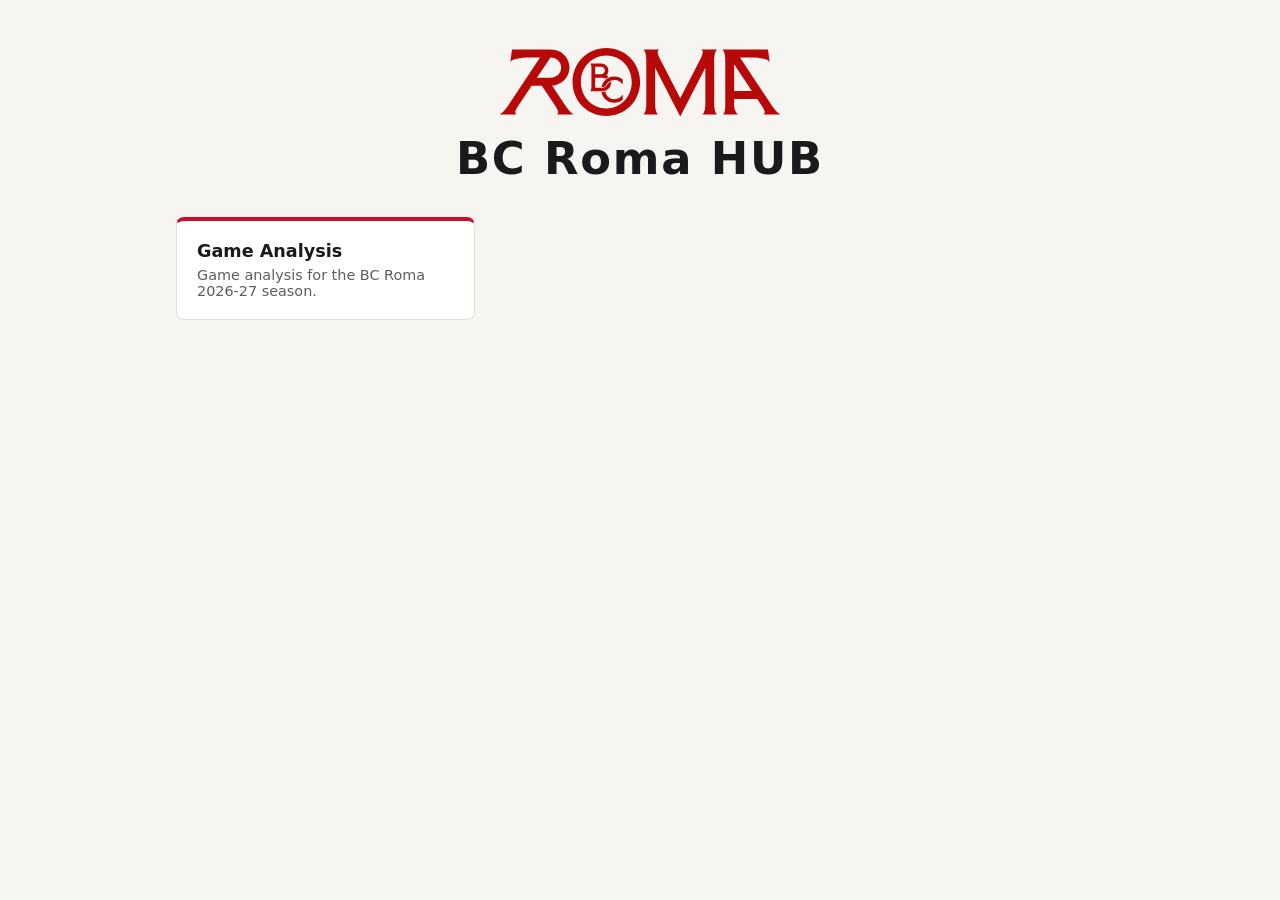
==== index.html @ 690c8be3 "Rename tool to Game Analysis Co-Authored-By: Claude Sonnet 5.5 <noreply@anthropic.com>" ====
<!doctype html>
<html lang="en">
<head>
  <meta charset="utf-8">
  <meta name="viewport" content="width=device-width, initial-scale=1">
  <title>BC Roma HUB</title>
  <link rel="icon" href="assets/logo.svg" type="image/svg+xml">
  <link rel="stylesheet" href="style.css">
</head>
<body>
  <header>
    <img src="assets/logo.svg" alt="BC Roma logo" class="logo">
    <h1>BC Roma HUB</h1>
  </header>
  <main>
    <ul class="tools">
      <li>
        <a href="https://martinig94.github.io/bc-roma-2627-analysis/" class="tool">
          <span class="tool-name">Game Analysis</span>
          <span class="tool-desc">Game analysis for the BC Roma 2026-27 season.</span>
        </a>
      </li>
    </ul>
  </main>
</body>
</html>
---- style.css ----
:root {
  --bg: #f7f5f2;
  --fg: #1a1a1a;
  --card: #ffffff;
  --border: #e3ded8;
  --accent: #c8102e;
}
@media (prefers-color-scheme: dark) {
  :root {
    --bg: #141414;
    --fg: #f2f2f2;
    --card: #1f1f1f;
    --border: #333;
  }
}
* { box-sizing: border-box; }
body {
  margin: 0;
  background: var(--bg);
  color: var(--fg);
  font-family: system-ui, -apple-system, "Segoe UI", sans-serif;
}
header {
  display: flex;
  flex-direction: column;
  align-items: center;
  gap: 1rem;
  padding: 3rem 1rem 2rem;
}
.logo { width: min(280px, 70vw); height: auto; }
h1 { margin: 0; font-size: clamp(1.8rem, 5vw, 2.8rem); letter-spacing: 0.04em; }
main { max-width: 960px; margin: 0 auto; padding: 0 1rem 3rem; }
.tools {
  list-style: none;
  margin: 0;
  padding: 0;
  display: grid;
  grid-template-columns: repeat(auto-fill, minmax(240px, 1fr));
  gap: 1rem;
}
.tool {
  display: block;
  height: 100%;
  padding: 1.25rem;
  background: var(--card);
  border: 1px solid var(--border);
  border-top: 4px solid var(--accent);
  border-radius: 8px;
  color: inherit;
  text-decoration: none;
}
.tool:hover, .tool:focus-visible { border-color: var(--accent); }
.tool-name { display: block; font-weight: 600; font-size: 1.1rem; }
.tool-desc { display: block; margin-top: 0.4rem; font-size: 0.9rem; opacity: 0.7; }
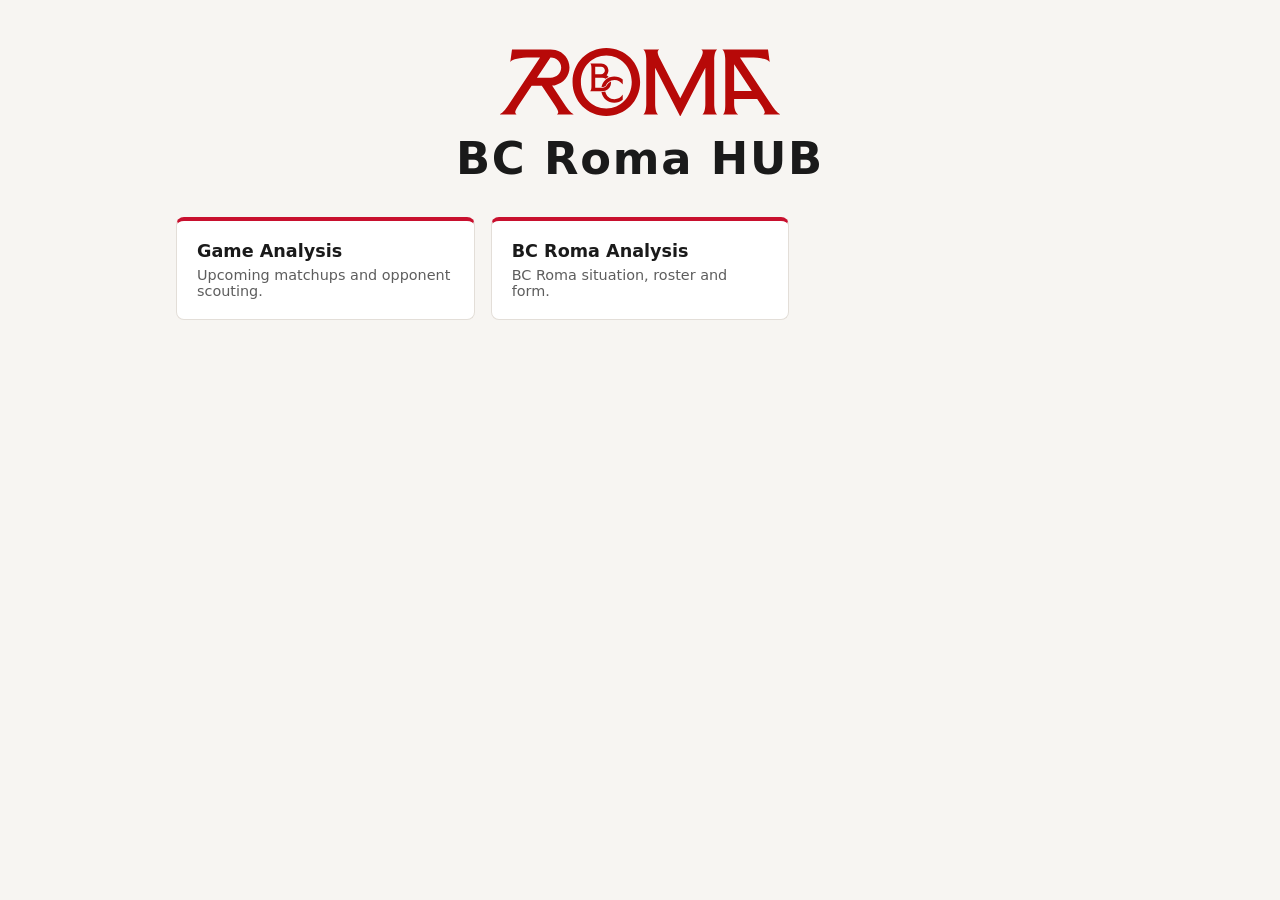
==== commit 4aa97f76: "Add BC Roma analysis card Co-Authored-By: Claude Sonnet 5.5 <noreply@anthropic.com>" ====
--- a/index.html
+++ b/index.html
@@ -17,7 +17,13 @@
       <li>
         <a href="https://martinig94.github.io/bc-roma-2627-analysis/" class="tool">
           <span class="tool-name">Game Analysis</span>
-          <span class="tool-desc">Game analysis for the BC Roma 2026-27 season.</span>
+          <span class="tool-desc">Upcoming matchups and opponent scouting.</span>
+        </a>
+      </li>
+      <li>
+        <a href="https://martinig94.github.io/bc-roma-2627-analysis/#situation" class="tool">
+          <span class="tool-name">BC Roma Analysis</span>
+          <span class="tool-desc">BC Roma situation, roster and form.</span>
         </a>
       </li>
     </ul>
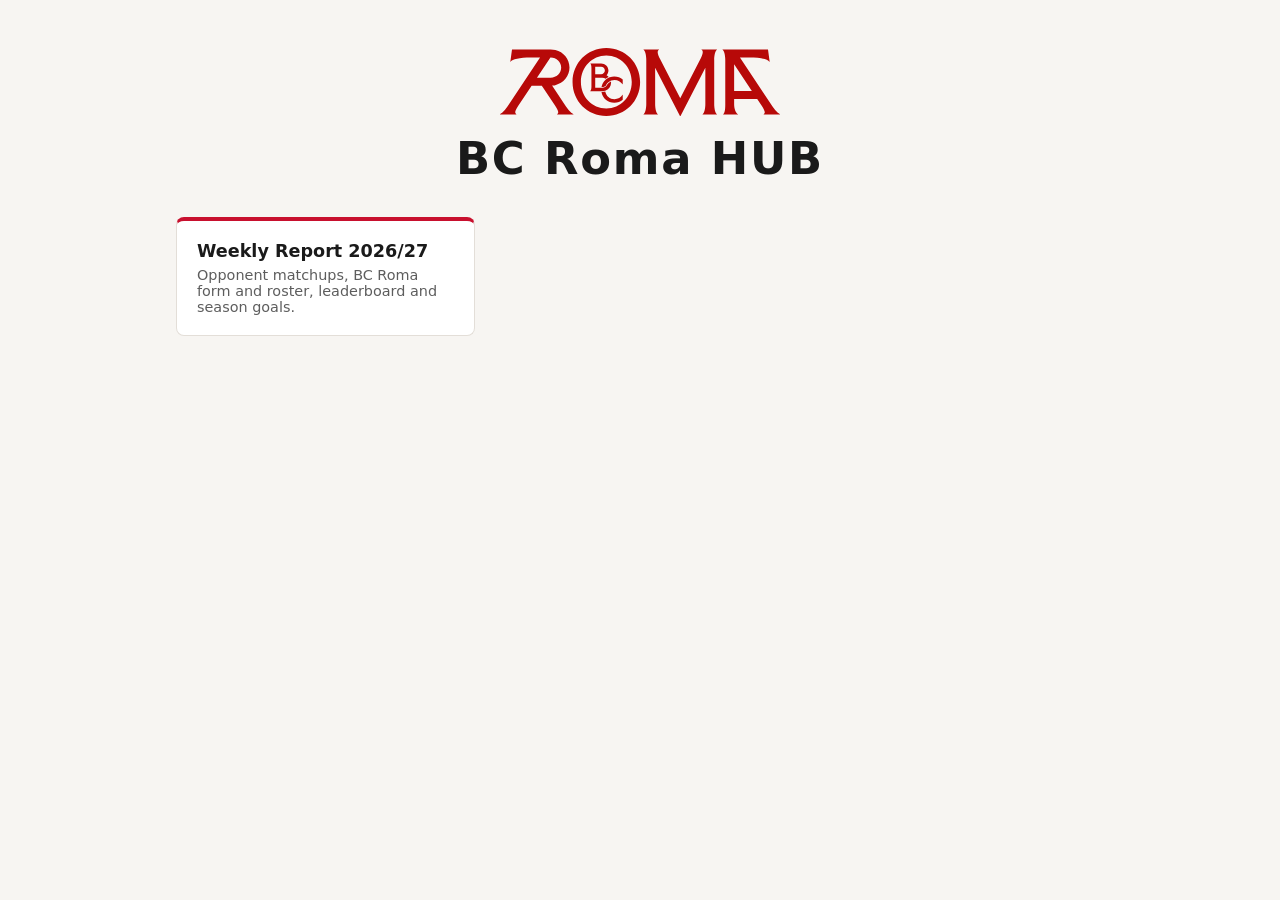
==== commit 6a6d890e: "Use single Weekly Report card Co-Authored-By: Claude Sonnet 5.5 <noreply@anthropic.com>" ====
--- a/index.html
+++ b/index.html
@@ -16,14 +16,8 @@
     <ul class="tools">
       <li>
         <a href="https://martinig94.github.io/bc-roma-2627-analysis/" class="tool">
-          <span class="tool-name">Game Analysis</span>
-          <span class="tool-desc">Upcoming matchups and opponent scouting.</span>
-        </a>
-      </li>
-      <li>
-        <a href="https://martinig94.github.io/bc-roma-2627-analysis/#situation" class="tool">
-          <span class="tool-name">BC Roma Analysis</span>
-          <span class="tool-desc">BC Roma situation, roster and form.</span>
+          <span class="tool-name">Weekly Report 2026/27</span>
+          <span class="tool-desc">Opponent matchups, BC Roma form and roster, leaderboard and season goals.</span>
         </a>
       </li>
     </ul>
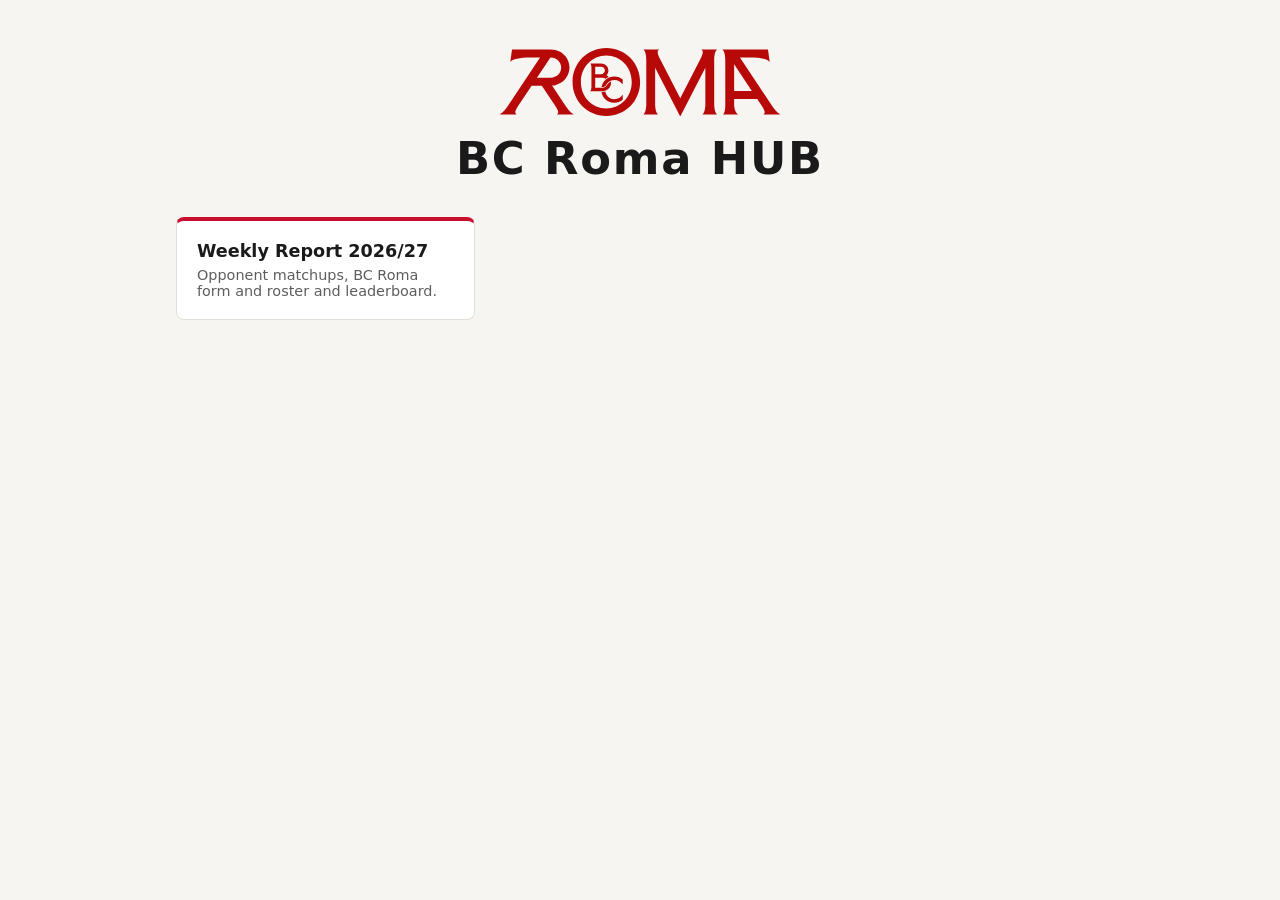
==== commit 4c296f3f: "Trim card description Co-Authored-By: Claude Sonnet 5.5 <noreply@anthropic.com>" ====
--- a/index.html
+++ b/index.html
@@ -17,7 +17,7 @@
       <li>
         <a href="https://martinig94.github.io/bc-roma-2627-analysis/" class="tool">
           <span class="tool-name">Weekly Report 2026/27</span>
-          <span class="tool-desc">Opponent matchups, BC Roma form and roster, leaderboard and season goals.</span>
+          <span class="tool-desc">Opponent matchups, BC Roma form and roster and leaderboard.</span>
         </a>
       </li>
     </ul>
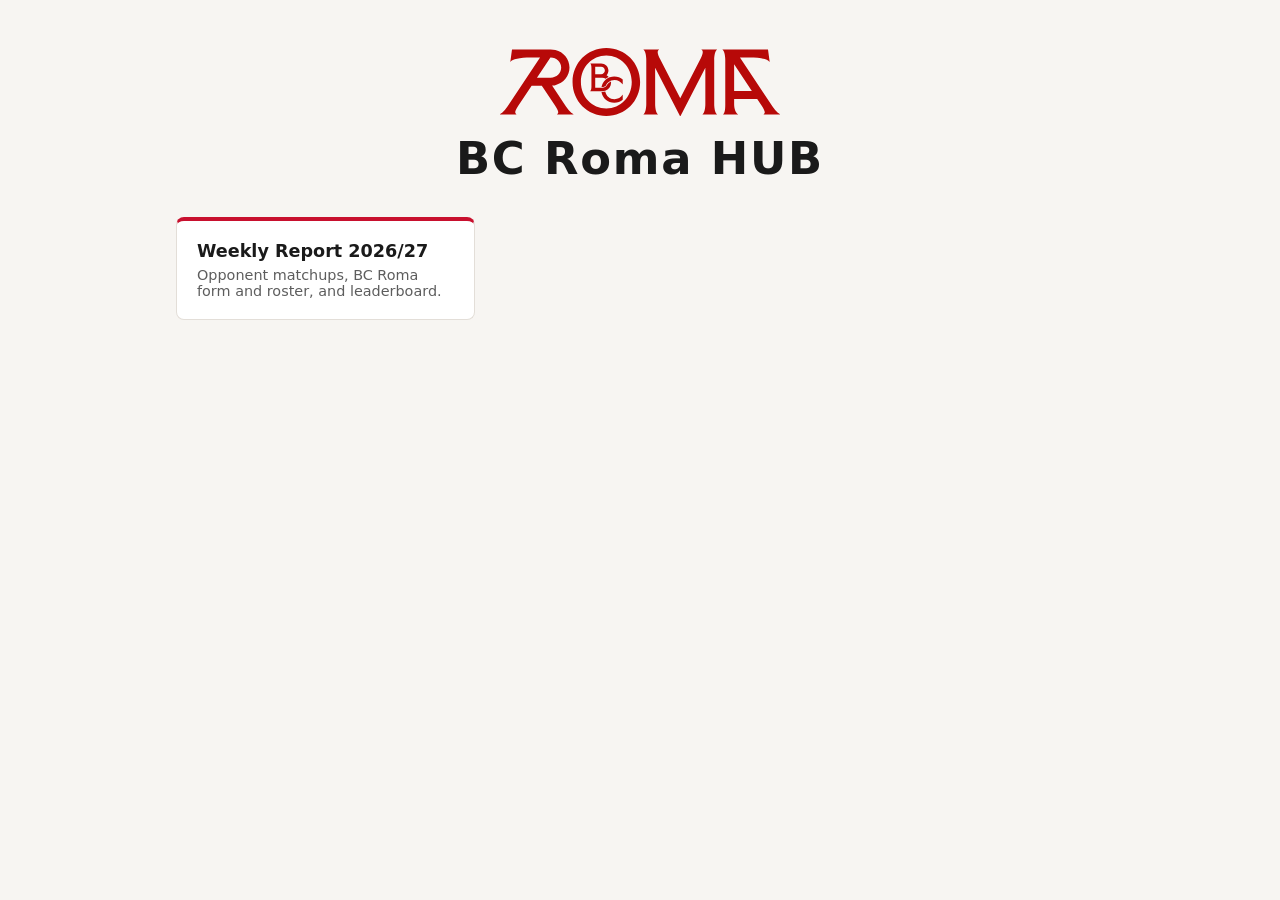
==== commit 68848afd: "Fix description wording Co-Authored-By: Claude Sonnet 5.5 <noreply@anthropic.com>" ====
--- a/index.html
+++ b/index.html
@@ -17,7 +17,7 @@
       <li>
         <a href="https://martinig94.github.io/bc-roma-2627-analysis/" class="tool">
           <span class="tool-name">Weekly Report 2026/27</span>
-          <span class="tool-desc">Opponent matchups, BC Roma form and roster and leaderboard.</span>
+          <span class="tool-desc">Opponent matchups, BC Roma form and roster, and leaderboard.</span>
         </a>
       </li>
     </ul>
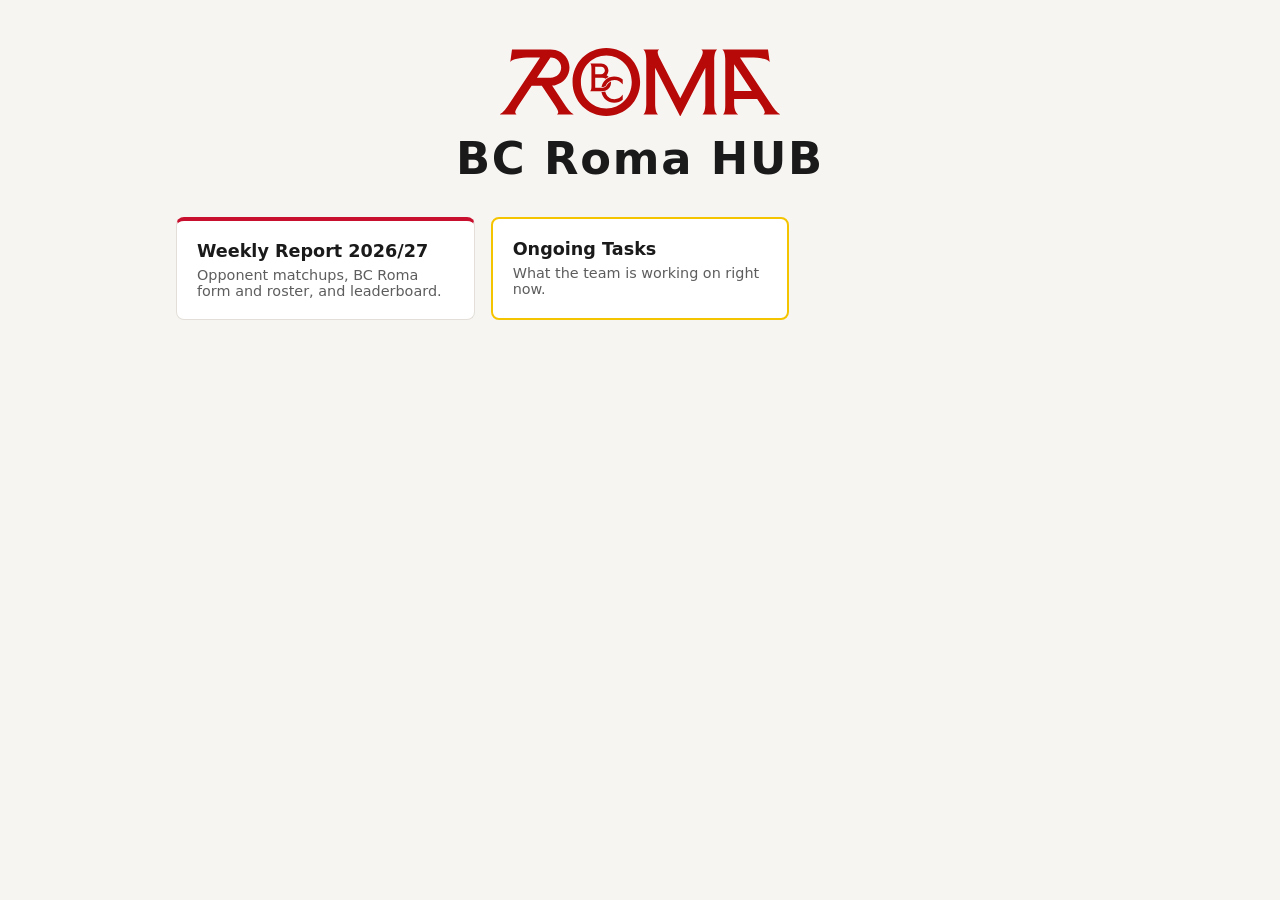
==== commit a5ce53c3: "Add Ongoing Tasks card and markdown-rendered tasks page Co-Authored-By: Claude Sonnet 5.5 <noreply@a" ====
--- a/index.html
+++ b/index.html
@@ -20,6 +20,12 @@
           <span class="tool-desc">Opponent matchups, BC Roma form and roster, and leaderboard.</span>
         </a>
       </li>
+      <li>
+        <a href="tasks.html" class="tool tool-yellow">
+          <span class="tool-name">Ongoing Tasks</span>
+          <span class="tool-desc">What the team is working on right now.</span>
+        </a>
+      </li>
     </ul>
   </main>
 </body>
--- a/style.css
+++ b/style.css
@@ -52,3 +52,12 @@
 .tool:hover, .tool:focus-visible { border-color: var(--accent); }
 .tool-name { display: block; font-weight: 600; font-size: 1.1rem; }
 .tool-desc { display: block; margin-top: 0.4rem; font-size: 0.9rem; opacity: 0.7; }
+:root { --yellow: #f5c400; }
+.tool-yellow, .tool-yellow:hover, .tool-yellow:focus-visible {
+  border: 2px solid var(--yellow);
+}
+.page { max-width: 760px; margin: 0 auto; padding: 1.5rem 1rem 3rem; }
+.back { display: inline-block; margin-bottom: 1rem; color: inherit; opacity: 0.7; }
+.page img { max-width: 100%; }
+.page table { border-collapse: collapse; }
+.page th, .page td { border: 1px solid var(--border); padding: 0.4rem 0.7rem; }
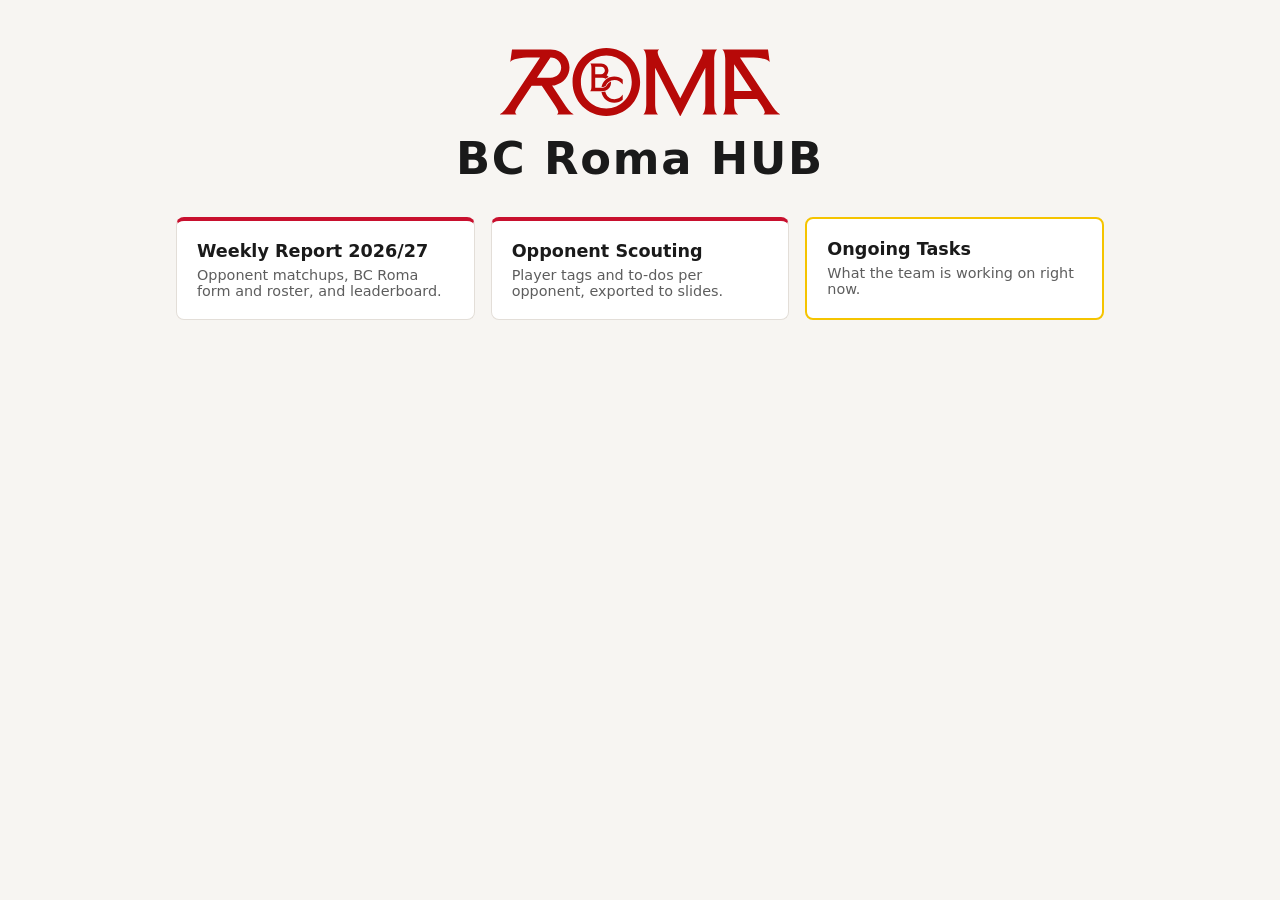
==== commit 783641ab: "Add Opponent Scouting card before Ongoing Tasks Co-Authored-By: Claude Sonnet 5.5 <noreply@anthropic" ====
--- a/index.html
+++ b/index.html
@@ -21,6 +21,12 @@
         </a>
       </li>
       <li>
+        <a href="https://martinig94.github.io/bc-roma-scouting/" class="tool">
+          <span class="tool-name">Opponent Scouting</span>
+          <span class="tool-desc">Player tags and to-dos per opponent, exported to slides.</span>
+        </a>
+      </li>
+      <li>
         <a href="tasks.html" class="tool tool-yellow">
           <span class="tool-name">Ongoing Tasks</span>
           <span class="tool-desc">What the team is working on right now.</span>
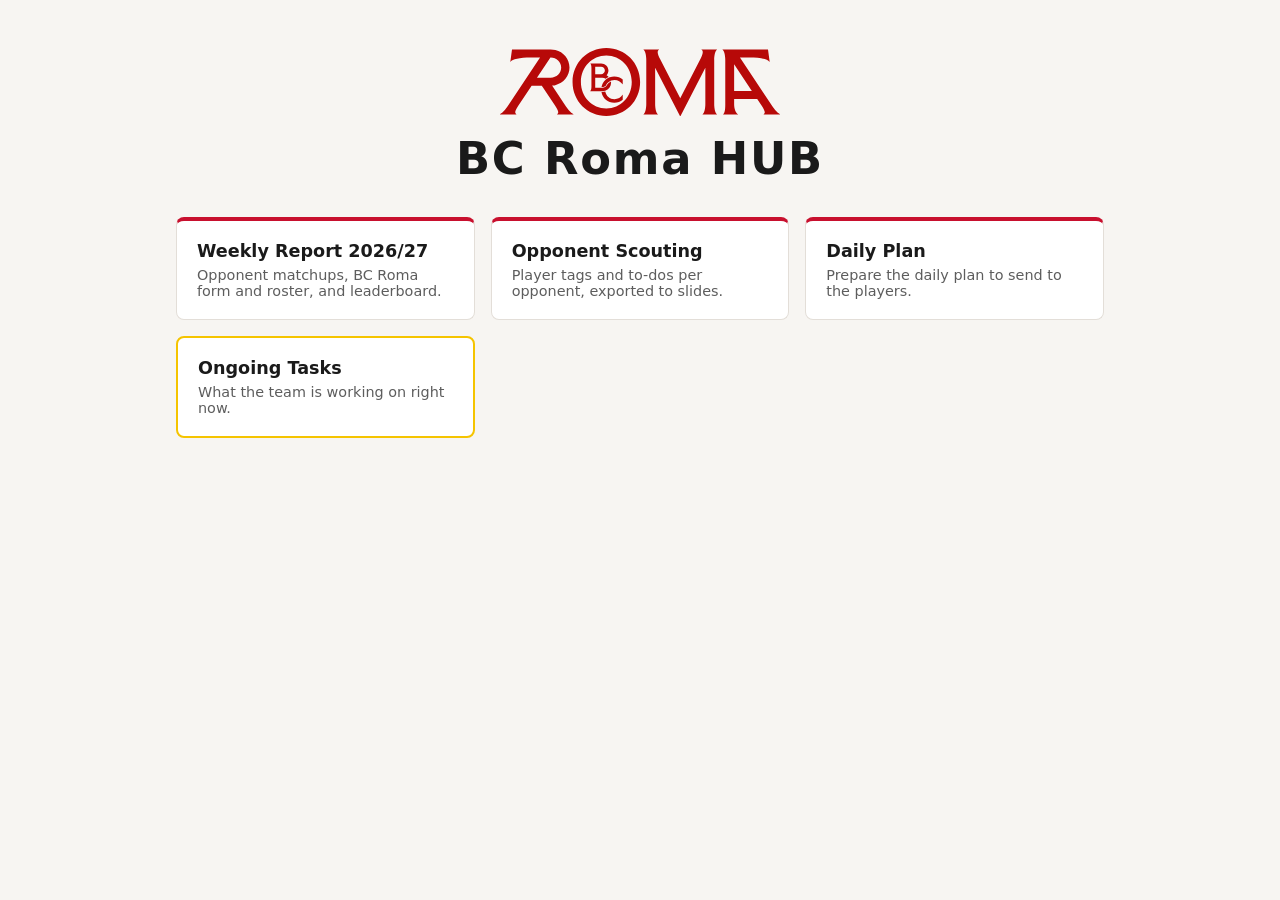
==== commit 8a2943bc: "Add Daily Plan card Co-Authored-By: Claude Sonnet 5.5 <noreply@anthropic.com>" ====
--- a/index.html
+++ b/index.html
@@ -27,6 +27,12 @@
         </a>
       </li>
       <li>
+        <a href="https://bc-roma-daily-plan.streamlit.app/" class="tool">
+          <span class="tool-name">Daily Plan</span>
+          <span class="tool-desc">Prepare the daily plan to send to the players.</span>
+        </a>
+      </li>
+      <li>
         <a href="tasks.html" class="tool tool-yellow">
           <span class="tool-name">Ongoing Tasks</span>
           <span class="tool-desc">What the team is working on right now.</span>
